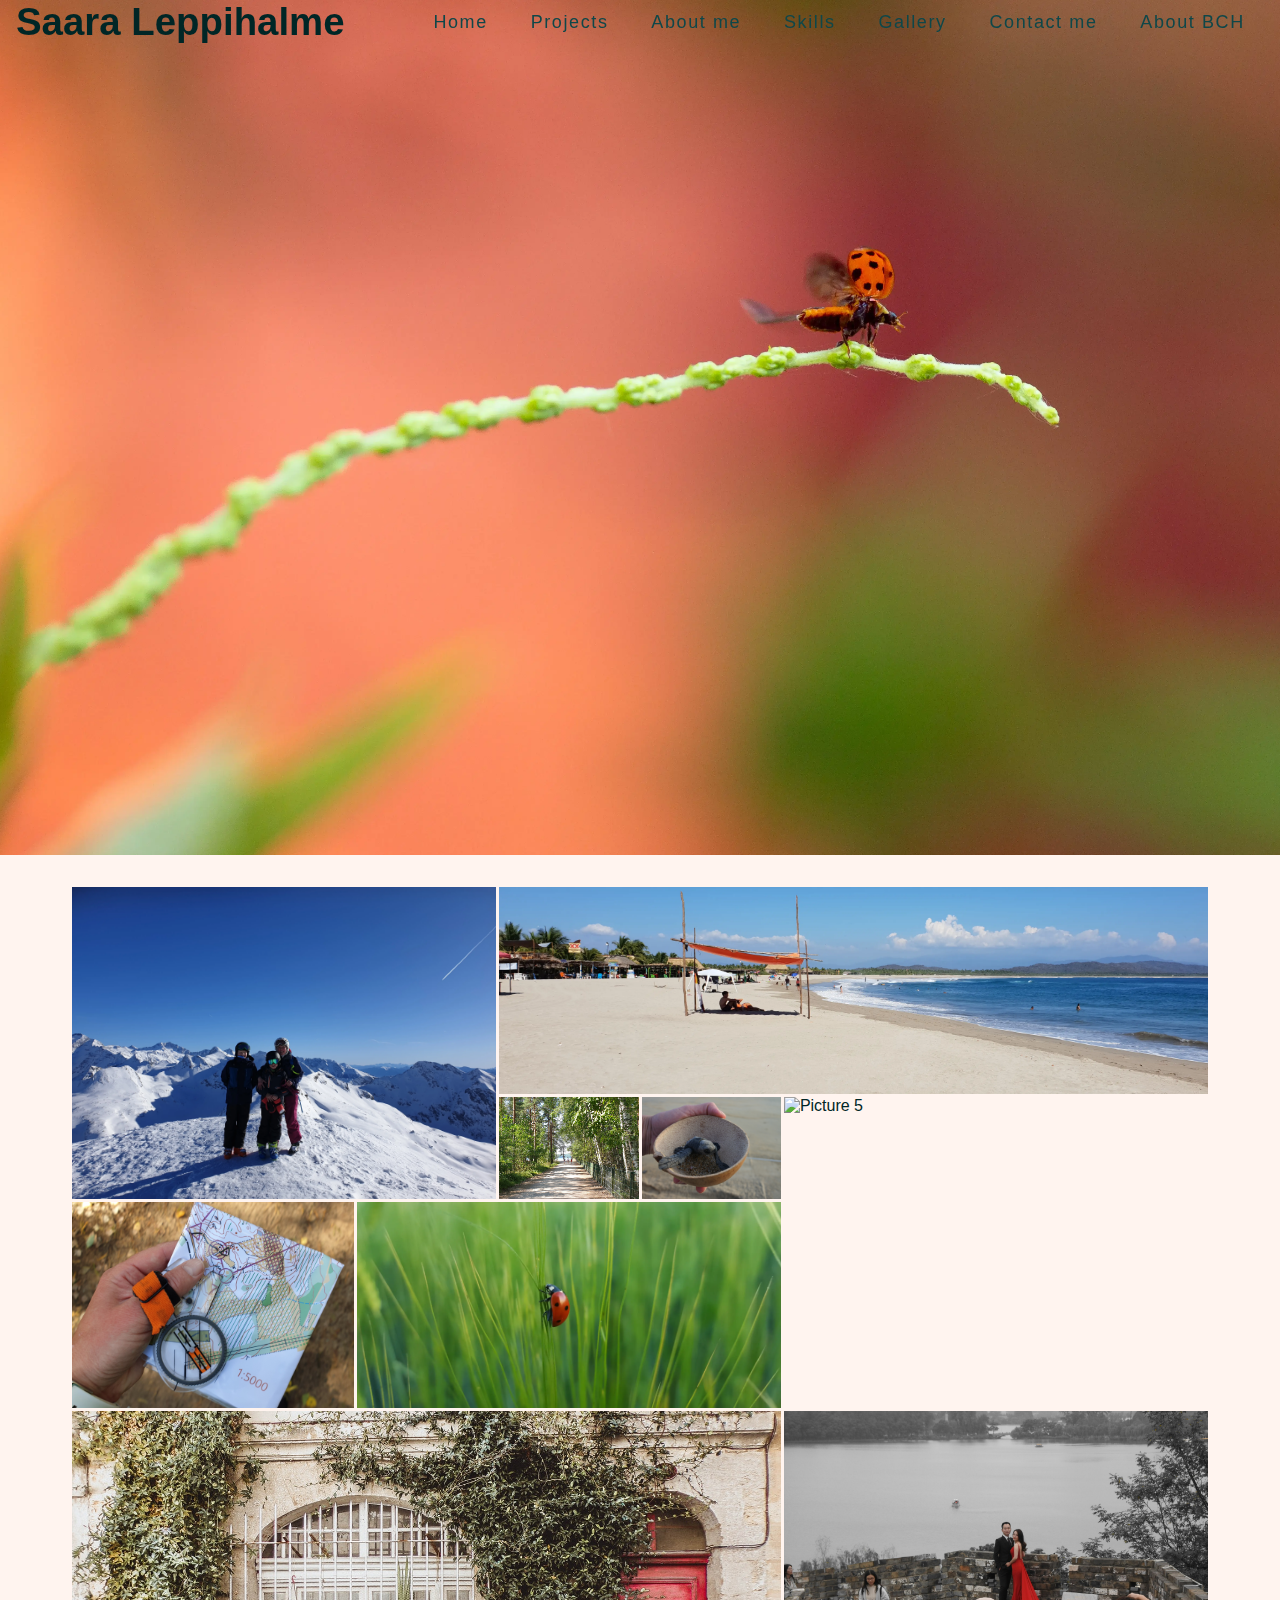
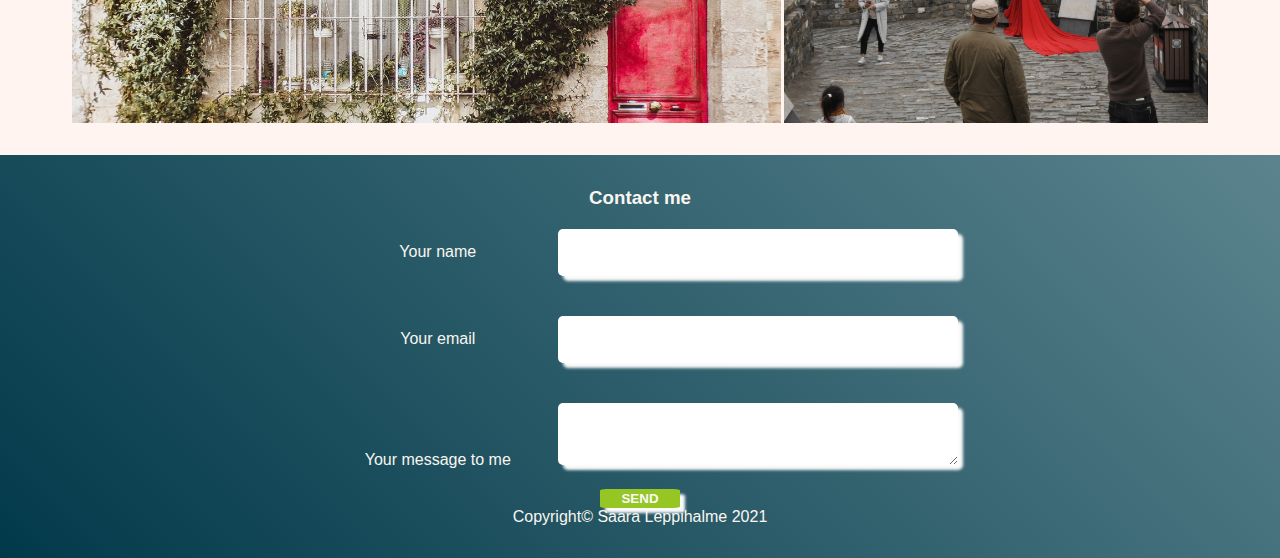
==== gallery.html @ 6ac638ae "first init of the project" ====
<!DOCTYPE html>
<html lang="en">

<head>
    <meta charset="UTF-8">
    <meta http-equiv="X-UA-Compatible" content="IE=edge">
    <meta name="viewport" content="width=device-width, initial-scale=1.0">
    <link rel="stylesheet" href="galleryStyle.css">
    <link rel="stylesheet" href="style.css">
    <title>Gallery for Portfolio</title>

</head>

<body>
    <header>
        <div class="container"></div>

        <div class="main-nav">
            <div class="logo">
                <!--- **** add logo **** -->
                <h1>Saara Leppihalme</h1>
            </div>
            <nav>
                <ul>
                    <li><a href="index.html">Home</a></li>
                    <li><a href="index.html#projects">Projects</a></li>
                    <li><a href="index.html#abt-me">About me</a></li>
                    <li><a href="index.html#skills">Skills</a></li>
                    <li><a href="gallery.html">Gallery</a></li>
                    <li><a href="index.html#footer">Contact me</a></li>

                    <li><a href="https://www.bc.fi/" target="">About BCH</a></li>
                </ul>
            </nav>
        </div>
        </div>

    </header>

    <main>
        <div class="container">
            <div class="gallery">
                <figure class="gallery-item_1">
                    <img src="./picturesPortfolio/photoOne.webp" alt="Picture 1">
                </figure>
                <figure class="gallery-item_2">
                    <img src="./picturesPortfolio/photoTwo.webp" alt="Picture 2">
                </figure>
                <figure class="gallery-item_3">
                    <img src="./picturesPortfolio/photoThree.webp" alt="Picture 3">
                </figure>
                <figure class="gallery-item_4">
                    <img src="./picturesPortfolio/20200919_113226.jpg" alt="Picture 4">
                </figure>
                <figure class="gallery-item_5">
                    <img src="./picturesPortfolio/20190104_110527.jpg" alt="Picture 5">
                </figure>
                <figure class="gallery-item_6">
                    <img src="./picturesPortfolio/563939774_29194aed_415136.jpg" alt="Picture 6">
                </figure>
                <figure class="gallery-item_7">
                    <img src="./picturesPortfolio/martin-oslic-Qi93Pl5vDRw-unsplash.webp" alt="Picture 7">
                </figure>
                <figure class="gallery-item_8">
                    <img src="./picturesPortfolio/DSC_3104.JPG" alt="Picture 8">
                </figure>
                <figure class="gallery-item_9">
                    <img src="./picturesPortfolio/pexels-niki-nagy-1694429.jpg" alt="Picture 9">
                </figure>


            </div>


        </div>
    </main>

    <footer id="footer">

        <div class="container">
            <h3>Contact me </h3>
            <form id="contact-form">
                <div class="form-group">
                    <label for="yrname">Your name</label>
                    <input type="text" id="yrName" />
                </div>
                <div class="form-group">
                    <label for="email">Your email</label>
                    <input type="email" id="email" />
                </div>
                <div class="form-group">
                    <label for="yr-message">Your message to me</label>
                    <textarea name="message" id="yr-message"></textarea>
                </div>
                <input type="submit" id="sendContact" value="SEND" />
        </div>
        </form>
        <p>
            Copyright© Saara Leppihalme 2021
        </p>
        </main>
        </div>
    </footer>
    <script type="text/javascript" src="portfolio.js"></script>
    </script>
</body>

</html>
---- galleryStyle.css ----
* {
  margin: 0px;
  padding: 0px;
  box-sizing: border-box;
}

.gallery {
  display: grid;
  grid-template-columns: repeat(8, 1fr);
  grid-template-rows: repeat(8, 1fr);
  height: 100vh;
  gap: 3px;
  padding: 2rem;
}
/*Note: The height of the rows is tied to the viewport width, so that the cells maintain its aspect ratio perfectly fine. We have 8 rows each with the height of 5 viewport width. I experimented with these heights and came to the conclusion that 5% of viewport width is the perfect size for the height. We are doing this by setting the height of the row to 5vw (viewport width).
Note: All direct children of grid automatically become grid items.
*/
/* https://www.freecodecamp.org/news/how-to-create-an-image-gallery-with-css-grid-e0f0fd666a5c/ */

img {
  width: 100%;
  height: 100%;
  object-fit: cover;
}
.gallery-item_1 {
  grid-column-start: 1; /* 1 / span 2; */
  grid-column-end: 4;
  grid-row-start: 1;
  grid-row-end: 4;
}
.gallery-item_2 {
  grid-column: 4 / span 5;
  grid-row: 1 / span 2;
}
.gallery-item_3 {
  grid-column: 4 / span 1;
  grid-row: 3 / span 1;
}
.gallery-item_8 {
  grid-column: 5 / span 1;
  grid-row: 3 / span 1;
}
.gallery-item_5 {
  grid-column: 6 / span 3;
  grid-row: 3 / span 3;
}
.gallery-item_6 {
  grid-column: 6 / span 3;
  grid-row: 6 / span 3;
}
.gallery-item_7 {
  grid-column: 3 / span 3;
  grid-row: 4 / span 2;
}
.gallery-item_4 {
  grid-column: 1 / span 2;
  grid-row: 4 / span 2;
}
.gallery-item_9 {
  grid-column: 1 / span 5;
  grid-row: 6 / span 3;
}
---- style.css ----
:root {
  --main-text-color: #fafafa;
  --main-background-color: #fff4ef; /* #dbf9f0; #f9f6f0;*/
  --second-background-color: #240115; /* #b3dec1;*/

  --richbalck: #002626;
  --warmblack: #0e4749;
  --yellowgreen: #95c623;
  --persimon: #e55812;
}
* {
  margin: 0px;
  padding: 0px;
  box-sizing: border-box;
}

html {
  scroll-behavior: smooth;
}
body {
  background-color: var(--main-background-color);
  color: var(--richbalck);
  font-family: "Nunito", sans-serif;
}

a {
  text-decoration: none;
  color: var(--warmblack);
  display: block;
  font-size: 18px;
}
li {
  list-style-type: none;
}

input,
textarea,
button {
  font-family: "Nunito", sans-serif;
}
.container {
  max-width: 1200px;
  margin: 0 auto;
}

/* == == HEADER area == == */

header {
  background: url(picturesPortfolio/benjamin-lehman-DXWNP5p-Rhw-unsplash.webp)
    no-repeat fixed center center/cover;
  height: 95vh;
}

.main-nav {
  font-family: "Zen Kurenaido", sans-serif;
  top: 0;
  width: 100%;
  left: 0;
  /*max-width: 1200; */
  position: fixed;
  display: flex;
  justify-content: space-between;
  align-items: center;
  z-index: 5;
  padding: 0 1rem;
  margin: 0 auto;

  margin: 0 auto;
  /* == Check what overflow does == */
  overflow: hidden;
  transition: all 0.3s;
}

.navbar-hamburger {
  position: absolute;
  top: 20 px;
  right: 30px;
  cursor: pointer;
  color: orange;
  font-size: 20px;
  display: none;
  transition: all 0.2s ease-in;
}

.bg {
  background-color: var(--main-background-color);
  padding-bottom: 0.2rem;
  color: black;
}

header .container {
  position: relative;
  padding: 1rem;
  /*width: 100%;*/
  display: flex;
  flex-wrap: wrap;
  justify-content: space-between;
  align-items: center;
}

.active {
  display: block;
}

/* ===  BACK TO TOP BUTTON === */
.back-top-wrap {
  position: fixed;
  bottom: 4rem;
  right: 1rem;
  z-index: 10;
  size: 3rem;
  border: none;
  outline: none;
  text-align: center;
  justify-content: center;
  height: 4rem;
  width: 4rem;
  color: greenyellow;
  background: radial-gradient(circle at 2.2rem 2.2rem, grey, white);
  border-radius: 50%;
  opacity: 0.5;

  cursor: pointer;
  animation-name: pulse;
  animation-duration: 0.8s;
  animation-iteration-count: 2;
  animation-timing-function: linear;
  display: none;
}
.fa-chevron-up {
  position: inherit;
  display: inherit;
  color: greenyellow;
  font-size: 3.5rem;
}

@keyframes pulse {
  0% {
    transform: scale(1);
  }
  50% {
    transform: scale(1.3);
  }
  100% {
    transform: scale(1);
  }
}
/* -- tällä navigaation liitää omaksi blokiksi -- */
li {
  display: inline-block;
  font-size: 16px;
  padding: 0 1.2rem;
  letter-spacing: 0.1rem;
}
li a {
  text-decoration: none;
}

/*
.nav-ul {
  display: inline-block;
  padding: 0 1rem;
  font-size: 0.8rem;
}*/

.logo {
  font-family: "Montserrat", sans-serif;
  font-size: 1.2rem;
}

/* == == HERO_BANNER area == == */
.hero-banner {
  height: 95vh;
  display: flex;
  justify-content: center;
  align-items: center;
}
.hero-banner h2 {
  font-size: 3.5rem;
  color: var(--persimon);
  position: relative;
  top: 150px;
  padding: 2rem;
}
/* == == SECTIONS == == */

section {
  padding: 5rem;
  min-height: 25rem;
}

/* == == PROJECTS part == == */

#projects {
  background-color: #114c59;
}
.project-cards {
  display: flex;
  justify-content: space-between;
  flex-wrap: wrap; /* not in example*/
  padding: 10px; /* not in example */
}

.card {
  background-color: #72979f;
  width: 30%;
  border: none;
  /*box-shadow: 5px 5px 10px #b9d7d7;*/
  padding: 10px;
  border-radius: 5px;
}

.card img {
  height: 200px;
  width: 100%;
  object-fit: cover;
}

.card h4,
.card p,
.card a {
  margin: 20px;
}

/* == == ABOUT me area == == */

#abt-me img {
  float: right;
  margin-left: 2rem;
  width: 200px;
}

/* == == SKILLS area == == */

/* check following as copied */
.skills-content {
  display: flex;
  flex-flow: row wrap;
}

.skill-box {
  display: grid;
  grid-template-columns: auto 10% auto;
  grid-template-rows: 30px auto 30px;
  column-gap: 2px;
  row-gap: 10px;
  justify-items: center;
  background-color: var(--main-text-color);
  color: #72979f;
  padding: 2rem;
  border-radius: 5px;
  text-align: center;
  align-items: center;
  justify-items: center;
  margin: 1rem;
}
.skill-box:nth-child(2n) {
  color: var(--warmblack);
  background-color: #72979f;
}
.skill-box h5 {
  grid-column-start: 1;
  grid-column-end: span 3;
  grid-row-start: 1;
  grid-row-end: span 1;
}
#CSS-icon {
  height: 3.2rem;
}

.item-2 {
  grid-column-start: 1;
  grid-column-end: span 1;
  grid-row-start: 2;
  grid-row-end: span 1;
}
.item-3 {
  grid-column-start: 2;
  grid-column-end: span 1;
  grid-row-start: 2;
  grid-row-end: span 1;
}
.item-4 {
  grid-column-start: 3;
  grid-column-end: span 1;
  grid-row-start: 2;
  grid-row-end: span 1;
}
#progress-value {
  grid-column-start: 1;
  grid-column-end: span 3;
  grid-row-start: 3;
  grid-row-end: span 1;
}
progress[value] {
  height: 1.5rem;
  -webkit-appearance: none;
  appearance: none;
  background: transparent;
}
progress[value]::-webkit-progress-bar {
  background-color: var(--main-background-color);
  border-radius: 2px;
}
progress[value]::-webkit-progress-value {
  background: #b80c09;
  border-radius: 2px;
  background-size: 35px 20px, 100% 100%, 100% 100%;
}

/* === FOOTER STUFF === */
footer {
  background-color: var(--main-text-color);
  background-image: linear-gradient(45deg, #02394a, #72979f, #e1f4f4);
  color: #f9f6f0;
  text-align: center;
  padding: 2rem;
  background-size: 300%;
  animation: test 10s infinite;
  animation-direction: alternate;
}
@keyframes test {
  0% {
    background-position: left;
  }
  100% {
    background-position: right;
  }
}
.form-group {
  padding: 20px;
}

/* footer form {
  width: 320px;
  margin: 20px auto;
} */
label {
  display: inline-block;
  width: 20%;
}

input,
textarea {
  font-family: "Nunito", sans-serif;
  padding: 1rem;
  border-radius: 5px;
  border: none;
  box-shadow: 5px 5px 3px var(--main-text-color);
  width: 400px;
}
#sendContact {
  background-color: #95c623;

  color: var(--main-text-color);
  font-weight: bolder;
  border-radius: 8%;
  border-color: #95c623;
  width: 80px;
  padding: 2px;
}
.menu-icon {
  position: absolute;
  top: 3rem;
  right: 1rem;
  display: none;
  width: 4rem;
}

/* navigation menu bar fr mobile */

/* ==== MULTIMEDIA SETTINGS ==== */
@media (max-width: 899px) {
  .main-nav {
    flex-direction: column;
    align-items: flex-start;
  }
  ul {
    align-self: center;
  }
  li {
    display: inline-block;
    padding: 0.5rem;
  }
  .hero-banner h2 {
    font-size: 3rem;
  }
  .box {
    padding: 1rem;
    margin: 1rem;
  }

  .skills-content {
    flex-wrap: wrap;
  }
}
@media (max-width: 576px) {
  ul {
    width: 60%;
  }
  li {
    display: block;
    text-align: center;
    padding: 0.8rem 0rem;
  }
  li a {
    font-size: 1.4rem;
  }
  .navbar-hamburger {
    position: absolute;
    top: 1.5rem;
    right: 1rem;
    display: block;
  }
  .menu-icon {
    display: block;
  }

  .skills-content {
    justify-content: space-around;
  }

  .hero-banner h2 {
    font-size: 2rem;
    top: 30vh;
    position: relative;
  }

  .hero-banner {
    height: 90vh;
  }
  section {
    padding: 2rem;
  }
  .project-cards {
    flex-direction: column;
    margin-top: 2em;
  }
  .card {
    width: 100%;
  }
  input,
  textarea,
  label {
    width: 100%;
  }
  .form-group {
    padding: 0.5rem;
  }
  label {
    margin-bottom: 0.5rem;
  }
}
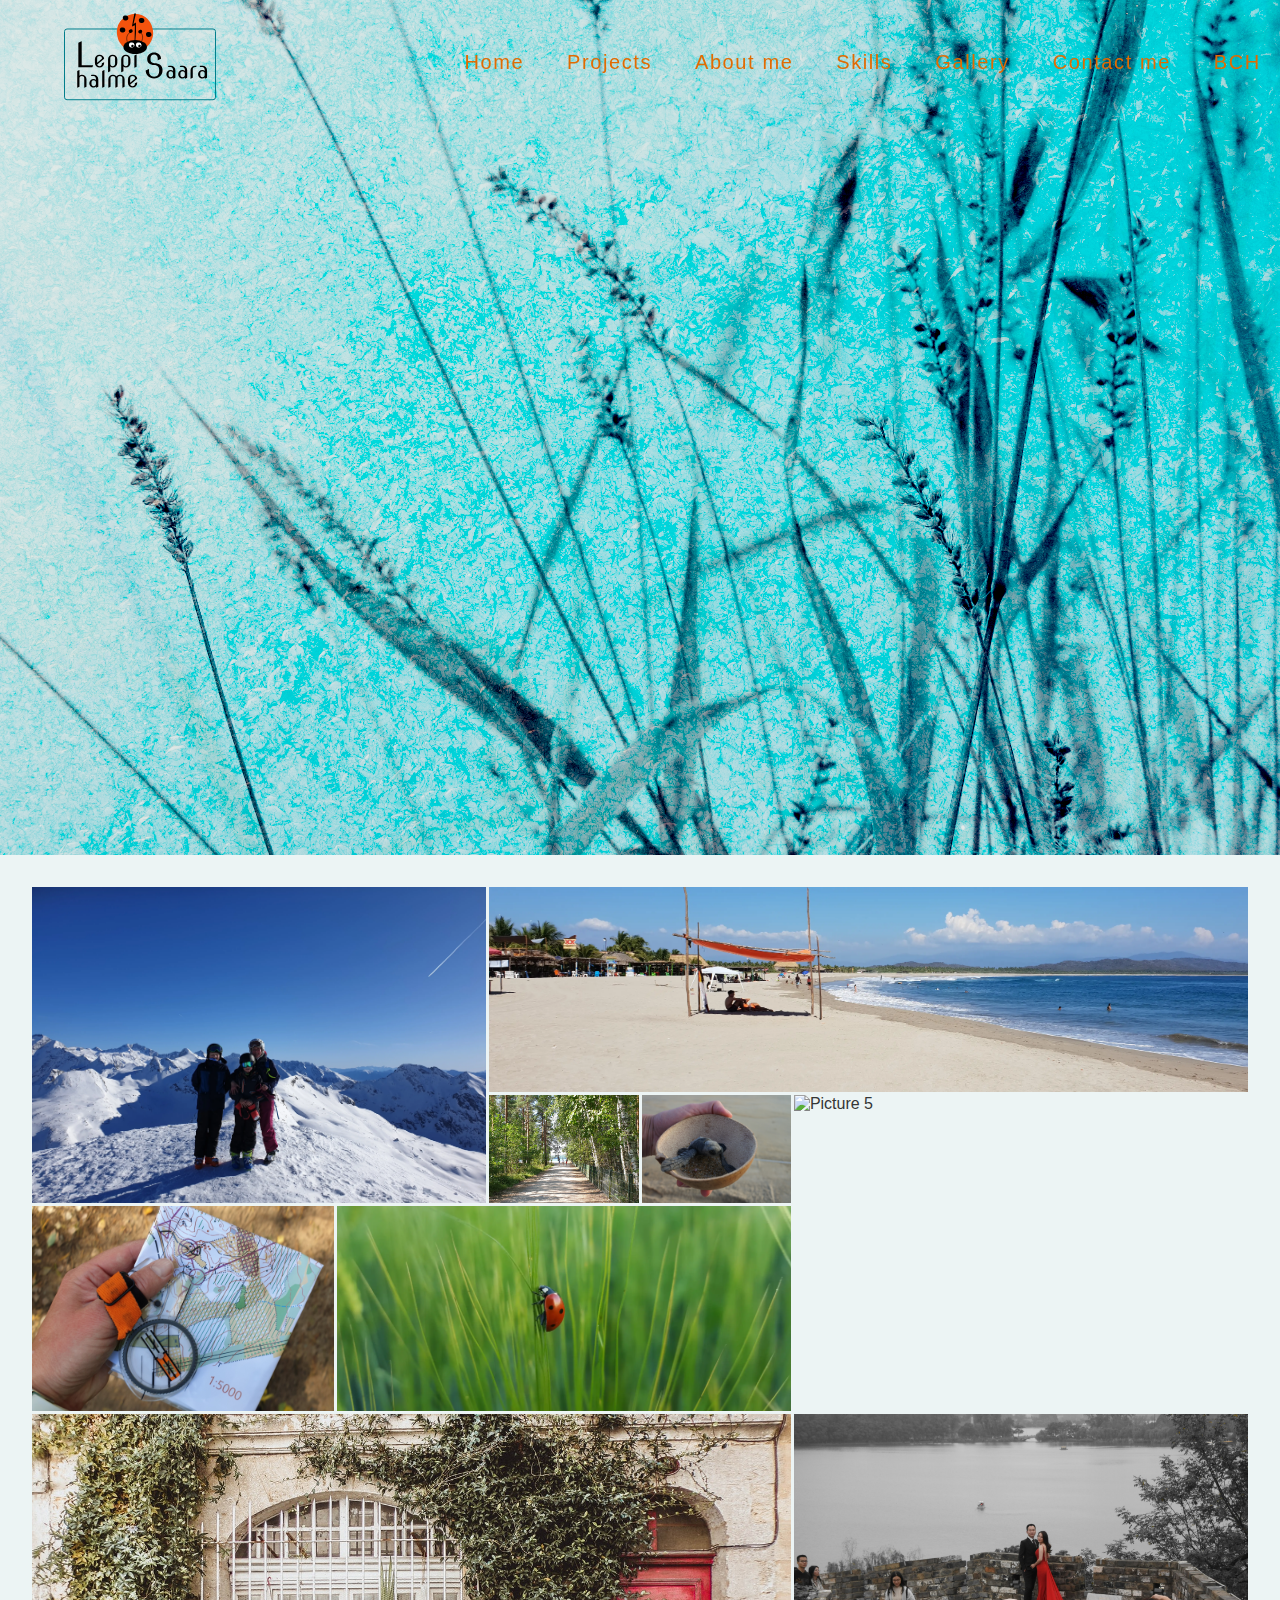
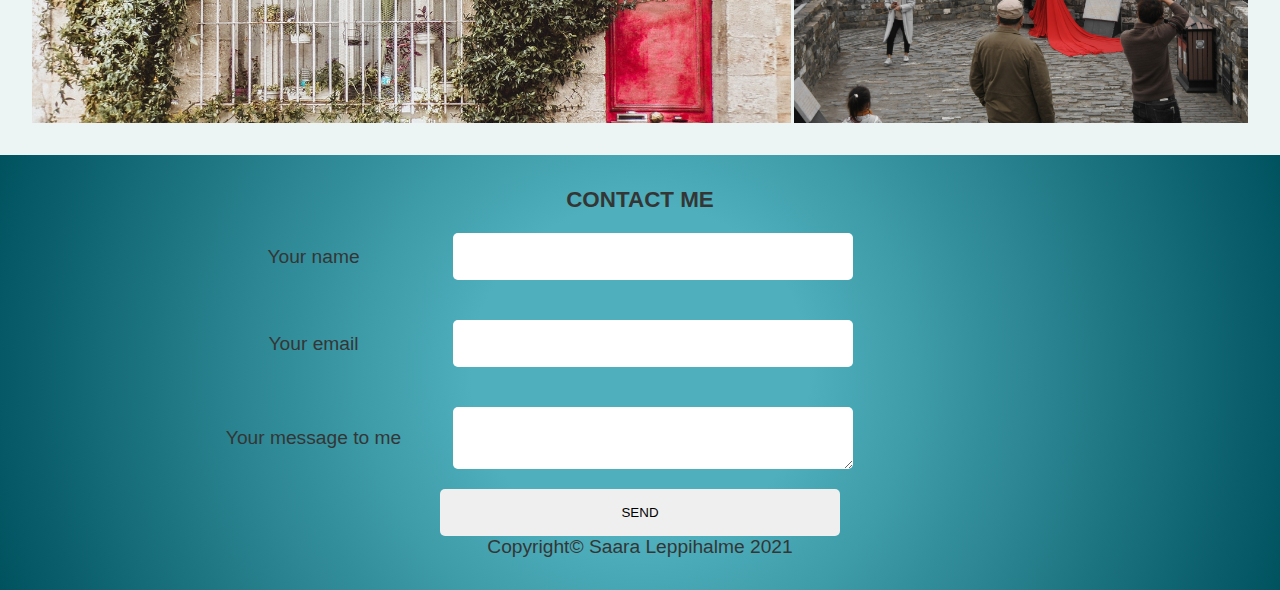
==== commit ef9d5edb: "adding animation, size adjustments, media adjustments" ====
--- a/gallery.html
+++ b/gallery.html
@@ -8,34 +8,34 @@
     <link rel="stylesheet" href="galleryStyle.css">
     <link rel="stylesheet" href="style.css">
     <title>Gallery for Portfolio</title>
-
 </head>
 
 <body>
-    <header>
-        <div class="container"></div>
+    <header id="top">
+        <div class="container">
+            <div class="main-nav">
+                <div class="logo">
+                    <img class="logo-svg" src="./assets/logo/LeppiS_logo.svg" alt="Logo">
+                    <span class="navbar-hamburger" id="navbar-symbol">
+                        <i class="fas fa-bars"></i>
+                    </span>
+                </div>
 
-        <div class="main-nav">
-            <div class="logo">
-                <!--- **** add logo **** -->
-                <h1>Saara Leppihalme</h1>
+                <ul class="navigator" id="nav-ul">
+                    <li><a href="#top">Home</a> </li>
+                    <li><a href="#projects">Projects</a></li>
+                    <li><a href="#abt-me">About me</a></li>
+                    <li><a href="#skills">Skills</a></li>
+                    <li><a href="gallery.html">Gallery</a></li>
+                    <li><a href="#footer">Contact me</a></li>
+                    <li><a href="https://www.bc.fi/" target="_blank" rel="noreferrer">BCH</a></li>
+                </ul>
             </div>
-            <nav>
-                <ul>
-                    <li><a href="index.html">Home</a></li>
-                    <li><a href="index.html#projects">Projects</a></li>
-                    <li><a href="index.html#abt-me">About me</a></li>
-                    <li><a href="index.html#skills">Skills</a></li>
-                    <li><a href="gallery.html">Gallery</a></li>
-                    <li><a href="index.html#footer">Contact me</a></li>
 
-                    <li><a href="https://www.bc.fi/" target="">About BCH</a></li>
-                </ul>
-            </nav>
+
         </div>
-        </div>
+    </header>
 
-    </header>
 
     <main>
         <div class="container">
--- a/style.css
+++ b/style.css
@@ -1,12 +1,15 @@
 :root {
-  --main-text-color: #fafafa;
-  --main-background-color: #fff4ef; /* #dbf9f0; #f9f6f0;*/
-  --second-background-color: #240115; /* #b3dec1;*/
-
-  --richbalck: #002626;
-  --warmblack: #0e4749;
-  --yellowgreen: #95c623;
-  --persimon: #e55812;
+  --main-background-color: #ecf4f4;
+  --white: #ffffff;
+  --dk-white: #b0b5b5;
+  --lt-white: #d5dbdb;
+  --black: #343636;
+  --black-black: #000000;
+  --secondary: #027f8c;
+  --lt-secondary: #4eafbc;
+  --lt-secondary-blur: rgba(78, 175, 188, 0.85);
+  --dk-secondary: #00525f;
+  --a1--complimentary: #e16b02;
 }
 * {
   margin: 0px;
@@ -19,16 +22,14 @@
 }
 body {
   background-color: var(--main-background-color);
-  color: var(--richbalck);
+  color: var(--black);
   font-family: "Nunito", sans-serif;
 }
 
 a {
   text-decoration: none;
-  color: var(--warmblack);
-  display: block;
-  font-size: 18px;
-}
+}
+
 li {
   list-style-type: none;
 }
@@ -39,47 +40,51 @@
   font-family: "Nunito", sans-serif;
 }
 .container {
-  max-width: 1200px;
+  /*
+  max-width: 1200px;*/
   margin: 0 auto;
 }
-
+h2{
+  font-size: 5em;
+}
+h3{
+  font-size: 1.4em;
+  text-transform: uppercase;
+}
+h4{
+  font-size: 1.4em;
+}
+p{
+  font-size: 1.2em;
+}
+label{
+  font-size: 1.2em;
+}
 /* == == HEADER area == == */
 
 header {
-  background: url(picturesPortfolio/benjamin-lehman-DXWNP5p-Rhw-unsplash.webp)
-    no-repeat fixed center center/cover;
+  background: url(picturesPortfolio/aaron-burden-Bpe_qXKhI0w-unsplash.jpg)
+      no-repeat fixed center center/cover,
+    url(picturesPortfolio/j-lee-OhWlmCiPhP4-unsplash.jpg) no-repeat fixed center
+      center/cover;
   height: 95vh;
+  background-blend-mode: color-burn;
 }
 
 .main-nav {
-  font-family: "Zen Kurenaido", sans-serif;
+
   top: 0;
-  width: 100%;
+  width: 100vw;
   left: 0;
-  /*max-width: 1200; */
   position: fixed;
   display: flex;
   justify-content: space-between;
   align-items: center;
   z-index: 5;
-  padding: 0 1rem;
   margin: 0 auto;
-
+  color: var(--a1--complimentary);
   margin: 0 auto;
-  /* == Check what overflow does == */
-  overflow: hidden;
-  transition: all 0.3s;
-}
-
-.navbar-hamburger {
-  position: absolute;
-  top: 20 px;
-  right: 30px;
-  cursor: pointer;
-  color: orange;
-  font-size: 20px;
-  display: none;
-  transition: all 0.2s ease-in;
+  transition: all 0.5s;
 }
 
 .bg {
@@ -87,6 +92,9 @@
   padding-bottom: 0.2rem;
   color: black;
 }
+.bg a {
+  color: var(--black);
+}
 
 header .container {
   position: relative;
@@ -97,13 +105,102 @@
   justify-content: space-between;
   align-items: center;
 }
-
+header a {
+  color: var(--a1--complimentary);
+  display: block;
+  font-size: 1.25em;
+  transition: all 0.3s;
+}
+header a:hover {
+  box-shadow: 0 0 10px white;
+  font-size: 1.4em;
+  background-color: var(--white);
+}
+
+.navbar-hamburger i {
+  position: absolute;
+  top: 1.5rem;
+  right: 1rem;
+  cursor: pointer;
+  color: var(--a1--complimentary);
+  font-size: 20px;
+  display: none;
+  transition: all 0.2s ease-in;
+}
+.navbar-close i {
+  position: absolute;
+  top: 1.5rem;
+  right: 1rem;
+  cursor: pointer;
+  color: var(--secondary);
+  font-size: 20px;
+  display: none;
+  transition: all 0.2 ease-in;
+}
 .active {
   display: block;
 }
-
+  /* -- tällä navigaation liitää omaksi blokiksi -- */
+li {
+  display: inline-block;
+  padding: 0 1.2rem;
+  letter-spacing: 0.1rem;
+}
+li a {
+  text-decoration: none;
+}
+.logo {
+  padding: 0em 0em 0.5em 4em;
+}
+
+
+
+
+/* == == HERO_BANNER area == == */
+.hero-banner {
+  height: 95vh;
+  display: flex;
+  justify-content: flex-start;
+  align-items: flex-start;
+  flex-direction: column;
+}
+.hero-banner h2 {
+  font-weight: bolder;
+  position: relative;
+  top: 26%;
+  left: 1em;
+  color: var(--a1--complimentary);
+}
+.second{
+  overflow: hidden; 
+  border-right: 0.1em solid transparent;
+  line-height: 1em;
+  border-radius: 0.1px;
+  white-space: nowrap;
+  animation-duration: 3s;
+  animation: typing 3s steps(30, end) forwards, blink 0.7s step-end 10;
+  width: 0;
+}
+@keyframes typing {
+  from{
+    width: 0;
+  }
+  to{
+    width:100%;
+  }
+
+}
+@keyframes blink {
+  from,
+  to {
+    border-color: transparent;
+  }
+  50% {
+    border-color:var(--secondary);
+  }
+}
 /* ===  BACK TO TOP BUTTON === */
-.back-top-wrap {
+.back-to-top {
   position: fixed;
   bottom: 4rem;
   right: 1rem;
@@ -115,11 +212,8 @@
   justify-content: center;
   height: 4rem;
   width: 4rem;
-  color: greenyellow;
-  background: radial-gradient(circle at 2.2rem 2.2rem, grey, white);
+  background-color: white;
   border-radius: 50%;
-  opacity: 0.5;
-
   cursor: pointer;
   animation-name: pulse;
   animation-duration: 0.8s;
@@ -128,10 +222,13 @@
   display: none;
 }
 .fa-chevron-up {
-  position: inherit;
-  display: inherit;
-  color: greenyellow;
+  
   font-size: 3.5rem;
+  color: var(--secondary);
+}
+.back-to-top:hover {
+  border-radius: 50%;
+  box-shadow: 0 0 10px var(--dk-white);
 }
 
 @keyframes pulse {
@@ -145,73 +242,46 @@
     transform: scale(1);
   }
 }
-/* -- tällä navigaation liitää omaksi blokiksi -- */
-li {
-  display: inline-block;
-  font-size: 16px;
-  padding: 0 1.2rem;
-  letter-spacing: 0.1rem;
-}
-li a {
-  text-decoration: none;
-}
-
-/*
-.nav-ul {
-  display: inline-block;
-  padding: 0 1rem;
-  font-size: 0.8rem;
-}*/
-
-.logo {
-  font-family: "Montserrat", sans-serif;
-  font-size: 1.2rem;
-}
-
-/* == == HERO_BANNER area == == */
-.hero-banner {
-  height: 95vh;
-  display: flex;
-  justify-content: center;
-  align-items: center;
-}
-.hero-banner h2 {
-  font-size: 3.5rem;
-  color: var(--persimon);
-  position: relative;
-  top: 150px;
-  padding: 2rem;
-}
 /* == == SECTIONS == == */
 
 section {
-  padding: 5rem;
+  padding: 10rem 5rem 5rem 8rem;
   min-height: 25rem;
 }
 
 /* == == PROJECTS part == == */
 
 #projects {
-  background-color: #114c59;
+  background-color: var(--main-background-color);
+  color: var(--black);
 }
 .project-cards {
   display: flex;
-  justify-content: space-between;
-  flex-wrap: wrap; /* not in example*/
-  padding: 10px; /* not in example */
+  justify-content: space-around;
+  flex-wrap: wrap;
+  margin: 5% 0%;
 }
 
 .card {
-  background-color: #72979f;
+  background-color: var(--white);
+  box-shadow: 2px 4px 10px var(--dk-white);
   width: 30%;
+  min-width: 20rem;
+  display: flex;
+  flex-direction: column;
   border: none;
-  /*box-shadow: 5px 5px 10px #b9d7d7;*/
+
   padding: 10px;
   border-radius: 5px;
-}
-
+  transition: all 0.2s;
+}
+
+.card:hover {
+  box-shadow: 4px 6px 25px var(--dk-white);
+}
 .card img {
-  height: 200px;
+  border: 0;
+  height: 240px;
   width: 100%;
   object-fit: cover;
 }
@@ -221,18 +291,53 @@
 .card a {
   margin: 20px;
 }
+.card a {
+  color: var(--a1--complimentary);
+}
+.card h4 {
+  position: relative;
+  color: var(--black);
+}
+
+.card h4::after {
+  content: "";
+  position: absolute;
+  border-bottom: 3px solid;
+  border-color: var(--lt-secondary);
+  width: 100%;
+  height: 4px;
+  bottom: 0;
+  left: 0;
+}
 
 /* == == ABOUT me area == == */
 
 #abt-me img {
   float: right;
-  margin-left: 2rem;
-  width: 200px;
+  margin: 2rem;
+  
+  height: 10rem;
+  position: relative;
+  border-radius: 5px;
+  box-shadow: 0 0 10px var(--lt-secondary);
+ 
+}
+#abt-me h3 {
+  color: var(--black);
+  padding-bottom: 2rem;
+}
+.abt-txt {
+  padding: 2rem;
+  padding-top: 1rem;
+  border-left: 8px solid var(--lt-secondary);
 }
 
 /* == == SKILLS area == == */
 
-/* check following as copied */
+#skills {
+  background-color: var(--lt-secondary);
+}
+
 .skills-content {
   display: flex;
   flex-flow: row wrap;
@@ -245,8 +350,8 @@
   column-gap: 2px;
   row-gap: 10px;
   justify-items: center;
-  background-color: var(--main-text-color);
-  color: #72979f;
+  background-color: var(--secondary);
+  color: var(--white);
   padding: 2rem;
   border-radius: 5px;
   text-align: center;
@@ -255,9 +360,10 @@
   margin: 1rem;
 }
 .skill-box:nth-child(2n) {
-  color: var(--warmblack);
-  background-color: #72979f;
-}
+  color: var(--white);
+  background-color: var(--dk-secondary);
+}
+
 .skill-box h5 {
   grid-column-start: 1;
   grid-column-end: span 3;
@@ -265,7 +371,11 @@
   grid-row-end: span 1;
 }
 #CSS-icon {
-  height: 3.2rem;
+  height: 3.3rem;
+}
+.skill-box img {
+  filter: invert(62%) sepia(38%) saturate(486%) hue-rotate(139deg)
+    brightness(91%) contrast(100%);
 }
 
 .item-2 {
@@ -299,45 +409,46 @@
   background: transparent;
 }
 progress[value]::-webkit-progress-bar {
-  background-color: var(--main-background-color);
+  background-color: white;
   border-radius: 2px;
 }
 progress[value]::-webkit-progress-value {
-  background: #b80c09;
+  background: var(--a1--complimentary);
   border-radius: 2px;
   background-size: 35px 20px, 100% 100%, 100% 100%;
 }
 
 /* === FOOTER STUFF === */
 footer {
-  background-color: var(--main-text-color);
-  background-image: linear-gradient(45deg, #02394a, #72979f, #e1f4f4);
-  color: #f9f6f0;
+  background: rgb(79, 175, 188);
+  background: radial-gradient(
+    circle,
+    rgba(79, 175, 188, 1) 25%,
+    rgba(0, 82, 95, 1) 100%
+  );
+
+  color: var(--black);
   text-align: center;
   padding: 2rem;
-  background-size: 300%;
-  animation: test 10s infinite;
-  animation-direction: alternate;
-}
-@keyframes test {
-  0% {
-    background-position: left;
-  }
-  100% {
-    background-position: right;
-  }
+}
+
+#contact-form {
+  width: 100%;
+  display: flex;
+  flex-direction: column;
+  align-items: center;
 }
 .form-group {
   padding: 20px;
-}
-
-/* footer form {
-  width: 320px;
-  margin: 20px auto;
-} */
+  width: 80%;
+  display: flex;
+  align-items: center;
+}
+
 label {
   display: inline-block;
-  width: 20%;
+  width: 30%;
+  /*align-items: center;*/
 }
 
 input,
@@ -346,19 +457,52 @@
   padding: 1rem;
   border-radius: 5px;
   border: none;
-  box-shadow: 5px 5px 3px var(--main-text-color);
+  box-shadow: 2px 5px 10px var(--denim-mid-blue);
   width: 400px;
 }
-#sendContact {
-  background-color: #95c623;
-
-  color: var(--main-text-color);
+input:focus,
+textarea:focus {
+  outline: none;
+
+  box-shadow: 0 0 8px var(--dk-secondary);
+}
+.message label {
+  justify-self: center;
+}
+#send-contact {
+  background-color: var(--a1--complimentary);
+
+  color: var(--white);
   font-weight: bolder;
   border-radius: 8%;
-  border-color: #95c623;
-  width: 80px;
+  border-color: none;
+  width: 120px;
+  height: 45px;
   padding: 2px;
-}
+  font-size: 1.2em;
+  box-shadow: 2px 2px 10px var(--dk-white);
+  transition: all 0.3s;
+}
+#send-contact:hover {
+  height: 48px;
+  width: 130px;
+  box-shadow: 4px 4px 30px var(--white);
+}
+.social-media {
+  width: 25vw;
+  display: flex;
+  flex-direction: row;
+  justify-content: space-evenly;
+  align-items: center;
+  font-size: 44px;
+}
+.social-media i {
+  color: var(--black);
+}
+.social-media i:hover {
+  color: var(--main-background-color);
+}
+
 .menu-icon {
   position: absolute;
   top: 3rem;
@@ -373,7 +517,13 @@
 @media (max-width: 899px) {
   .main-nav {
     flex-direction: column;
-    align-items: flex-start;
+    /*align-items: flex-start;*/
+  }
+  .logo {
+    padding-top: 0.6em;
+    padding-bottom: 0;
+  } .logo-svg {
+    height: 5rem;
   }
   ul {
     align-self: center;
@@ -381,10 +531,27 @@
   li {
     display: inline-block;
     padding: 0.5rem;
+    font-size: 0.8em;
+  }
+  .hero-banner {
+    height: 95vh;
+    display: flex;
+    justify-content: flex-start;
+    align-items: flex-start;
+    flex-direction: column;
   }
   .hero-banner h2 {
+    font-size: 3.8em;
+    font-weight:600;
+    position: relative;
+    top: 30%;
+    left: 1em;
+    color: var(--a1--complimentary);
+  }
+  /*.hero-banner h2 {
+    top: 150px;
     font-size: 3rem;
-  }
+  }*/
   .box {
     padding: 1rem;
     margin: 1rem;
@@ -393,44 +560,95 @@
   .skills-content {
     flex-wrap: wrap;
   }
+  .social-media {
+    width: 30vw;
 }
 @media (max-width: 576px) {
-  ul {
-    width: 60%;
-  }
-  li {
+  h3{
+    font-size: 1.3em;
+    
+  }
+  h4{
+    font-size: 1.25em;
+  }
+  p{
+    font-size: 1.1em;
+  }
+  .navigator {
+    width: 100%;
+    display: flex;
+    flex-direction: column;
+    height: 0;
+    overflow: hidden;
+    transition: 0.4s height ease-in-out;
+  }
+  .main-nav {
+    background-color: var(--main-background-color);
+  }
+  .logo {
+    padding: 0;
+  }
+  .logo-svg {
+    height: 5rem;
+  }
+
+  .open {
+    height: 100vh;
+    background-color: var(--main-background-color);
+  }
+  .hidden {
+    display: none;
+  }
+  ul li {
+    text-align: center;
+    padding: 1rem 0rem;
+
+    border-bottom: solid 1px var(--dk-white);
+  }
+
+  li a {
+    font-size: 1.2rem;
+  }
+  li:hover{
+    font-weight: bolder;
+  }
+
+  .main-nav {
+    flex-direction: row;
+    flex-wrap: wrap;
+    justify-content: center;
+    align-items: center;
+  }
+
+  .navbar-hamburger i {
+    position: absolute;
+
     display: block;
-    text-align: center;
-    padding: 0.8rem 0rem;
-  }
-  li a {
-    font-size: 1.4rem;
-  }
-  .navbar-hamburger {
-    position: absolute;
-    top: 1.5rem;
-    right: 1rem;
-    display: block;
-  }
-  .menu-icon {
-    display: block;
-  }
-
+  }
+  .fa-bars:hover {
+    box-shadow: 0 0 10px var(--white);
+  }
+  .hero-banner h2 {
+    font-size: 2em;
+    top: 30vh;
+    position: relative;
+    left: 0.2em;
+  }
+  .hero-banner {
+    height: 90vh;
+  }
+  .hero-banner {
+    height: 90vh;
+    display: flex;
+    justify-content: flex-start;
+    align-items: flex-start;
+    flex-direction: column;
+  }
   .skills-content {
     justify-content: space-around;
   }
-
-  .hero-banner h2 {
-    font-size: 2rem;
-    top: 30vh;
-    position: relative;
-  }
-
-  .hero-banner {
-    height: 90vh;
-  }
   section {
-    padding: 2rem;
+    padding: 6rem 2rem 2rem 2rem;
   }
   .project-cards {
     flex-direction: column;
@@ -438,6 +656,10 @@
   }
   .card {
     width: 100%;
+  }
+  #abt-me img {
+    margin: 1rem;
+    height: 6rem;
   }
   input,
   textarea,
@@ -446,8 +668,12 @@
   }
   .form-group {
     padding: 0.5rem;
+    flex-direction: column;
+    align-items: center;
   }
   label {
     margin-bottom: 0.5rem;
   }
-}
+  .social-media {
+    width: 40vw;
+  }
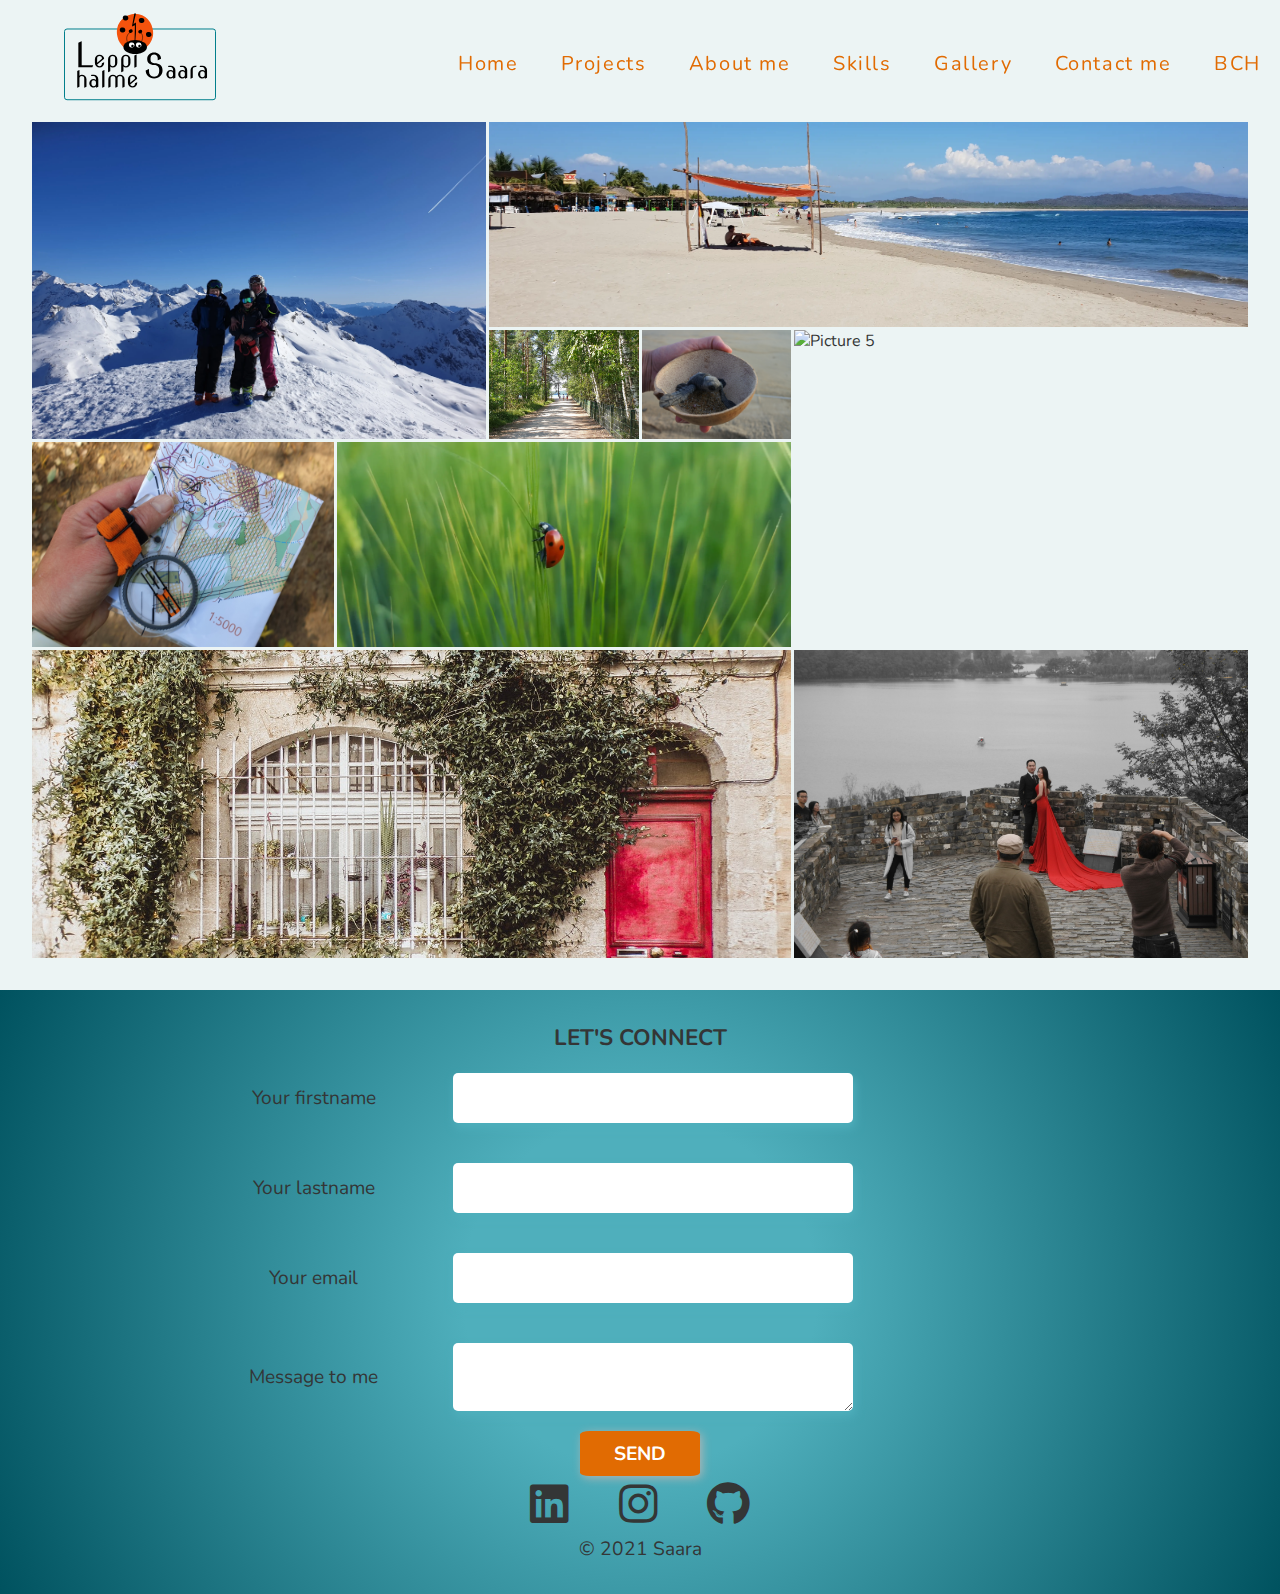
==== commit 4aa221f5: "lost pictures added and gallery page setup changed" ====
--- a/gallery.html
+++ b/gallery.html
@@ -7,11 +7,24 @@
     <meta name="viewport" content="width=device-width, initial-scale=1.0">
     <link rel="stylesheet" href="galleryStyle.css">
     <link rel="stylesheet" href="style.css">
+    <link rel="shortcut icon" href="assets/logo/favicon_io (3)/favicon.ico" type="image/x-icon" />
+    <link rel="apple-touch-icon" sizes="180x180" href="/assets/logo/favicon_io (3)/apple-touch-icon.png">
+    <link rel="icon" type="image/png" sizes="16x16" href="./assets/logo/favicon_io (3)/favicon-16x16.png">
+    <link rel="icon" type="image/png" sizes="32x32" href="/assets/logo/favicon_io (3)/favicon-32x32.png">
+    <link rel="manifest" href="/site.webmanifest">
+
+    <link rel="stylesheet" href="https://cdnjs.cloudflare.com/ajax/libs/font-awesome/5.15.4/css/all.min.css">
+
+    <link href="https://fonts.googleapis.com/icon?family=Material+Icons" rel="stylesheet">
+    <link rel="preconnect" href="https://fonts.gstatic.com" crossorigin />
+    <link rel="preconnect" href="https://fonts.googleapis.com">
+    <link rel="preconnect" href="https://fonts.gstatic.com" crossorigin>
+    <link href="https://fonts.googleapis.com/css2?family=Nunito:wght@400;800&display=swap" rel="stylesheet">
     <title>Gallery for Portfolio</title>
 </head>
 
 <body>
-    <header id="top">
+    <header class="gallery-header" id="top">
         <div class="container">
             <div class="main-nav">
                 <div class="logo">
@@ -22,17 +35,15 @@
                 </div>
 
                 <ul class="navigator" id="nav-ul">
-                    <li><a href="#top">Home</a> </li>
-                    <li><a href="#projects">Projects</a></li>
-                    <li><a href="#abt-me">About me</a></li>
-                    <li><a href="#skills">Skills</a></li>
+                    <li><a href="/index.html#top">Home</a> </li>
+                    <li><a href="/index.html#projects">Projects</a></li>
+                    <li><a href="/index.html#abt-me">About me</a></li>
+                    <li><a href="/index.html#skills">Skills</a></li>
                     <li><a href="gallery.html">Gallery</a></li>
                     <li><a href="#footer">Contact me</a></li>
                     <li><a href="https://www.bc.fi/" target="_blank" rel="noreferrer">BCH</a></li>
                 </ul>
             </div>
-
-
         </div>
     </header>
 
@@ -78,29 +89,49 @@
     <footer id="footer">
 
         <div class="container">
-            <h3>Contact me </h3>
+
+            <h3>LET'S CONNECT</h3>
             <form id="contact-form">
                 <div class="form-group">
-                    <label for="yrname">Your name</label>
-                    <input type="text" id="yrName" />
+                    <label for="first-name">Your firstname</label>
+                    <input type="text" id="first-name" />
+                </div>
+                <div class="form-group">
+                    <label for="last-name">Your lastname</label>
+                    <input type="text" id="last-name" />
                 </div>
                 <div class="form-group">
                     <label for="email">Your email</label>
                     <input type="email" id="email" />
                 </div>
-                <div class="form-group">
-                    <label for="yr-message">Your message to me</label>
+                <div class="form-group message">
+                    <label for="yr-message">Message to me</label>
                     <textarea name="message" id="yr-message"></textarea>
                 </div>
-                <input type="submit" id="sendContact" value="SEND" />
+                <input type="submit" id="send-contact" value="SEND" />
+                <div class="social-media">
+                    <a href="https://linkedin.com/in/saara-leppihalme" target="_blank" rel="noreferrer"><i
+                            class="fab fa-linkedin"></i></a>
+
+                    <a href="https://www.instagram.com/indys_igloo/?hl=en" target="_blank" rel="noreferrer"><i
+                            class="fab fa-instagram"></i></a>
+                    <a href="https://github.com/SaaraLeppis" target="_blank" rel="noreferrer"><i
+                            class="fab fa-github"></i>
+                    </a>
+                </div>
+            </form>
+
         </div>
-        </form>
+
         <p>
-            Copyright© Saara Leppihalme 2021
+            © 2021 Saara
         </p>
-        </main>
         </div>
+
     </footer>
+    <div class="back-top-wrap">
+        <a href="#top" class="back-to-top"><i class="fas fa-chevron-up"></i></a>
+    </div>
     <script type="text/javascript" src="portfolio.js"></script>
     </script>
 </body>
--- a/galleryStyle.css
+++ b/galleryStyle.css
@@ -3,7 +3,9 @@
   padding: 0px;
   box-sizing: border-box;
 }
-
+.gallery-header {
+  height: 10vh;
+}
 .gallery {
   display: grid;
   grid-template-columns: repeat(8, 1fr);
--- a/style.css
+++ b/style.css
@@ -40,8 +40,6 @@
   font-family: "Nunito", sans-serif;
 }
 .container {
-  /*
-  max-width: 1200px;*/
   margin: 0 auto;
 }
 h2{
@@ -62,17 +60,16 @@
 }
 /* == == HEADER area == == */
 
-header {
+.main-header {
   background: url(picturesPortfolio/aaron-burden-Bpe_qXKhI0w-unsplash.jpg)
       no-repeat fixed center center/cover,
     url(picturesPortfolio/j-lee-OhWlmCiPhP4-unsplash.jpg) no-repeat fixed center
       center/cover;
-  height: 95vh;
+/*  height: 95vh;*/
   background-blend-mode: color-burn;
 }
 
 .main-nav {
-
   top: 0;
   width: 100vw;
   left: 0;
@@ -96,7 +93,7 @@
   color: var(--black);
 }
 
-header .container {
+.main-header .container {
   position: relative;
   padding: 1rem;
   /*width: 100%;*/
@@ -222,7 +219,6 @@
   display: none;
 }
 .fa-chevron-up {
-  
   font-size: 3.5rem;
   color: var(--secondary);
 }
@@ -457,7 +453,7 @@
   padding: 1rem;
   border-radius: 5px;
   border: none;
-  box-shadow: 2px 5px 10px var(--denim-mid-blue);
+  box-shadow: 2px 5px 10px var(--lt-secondary);
   width: 400px;
 }
 input:focus,
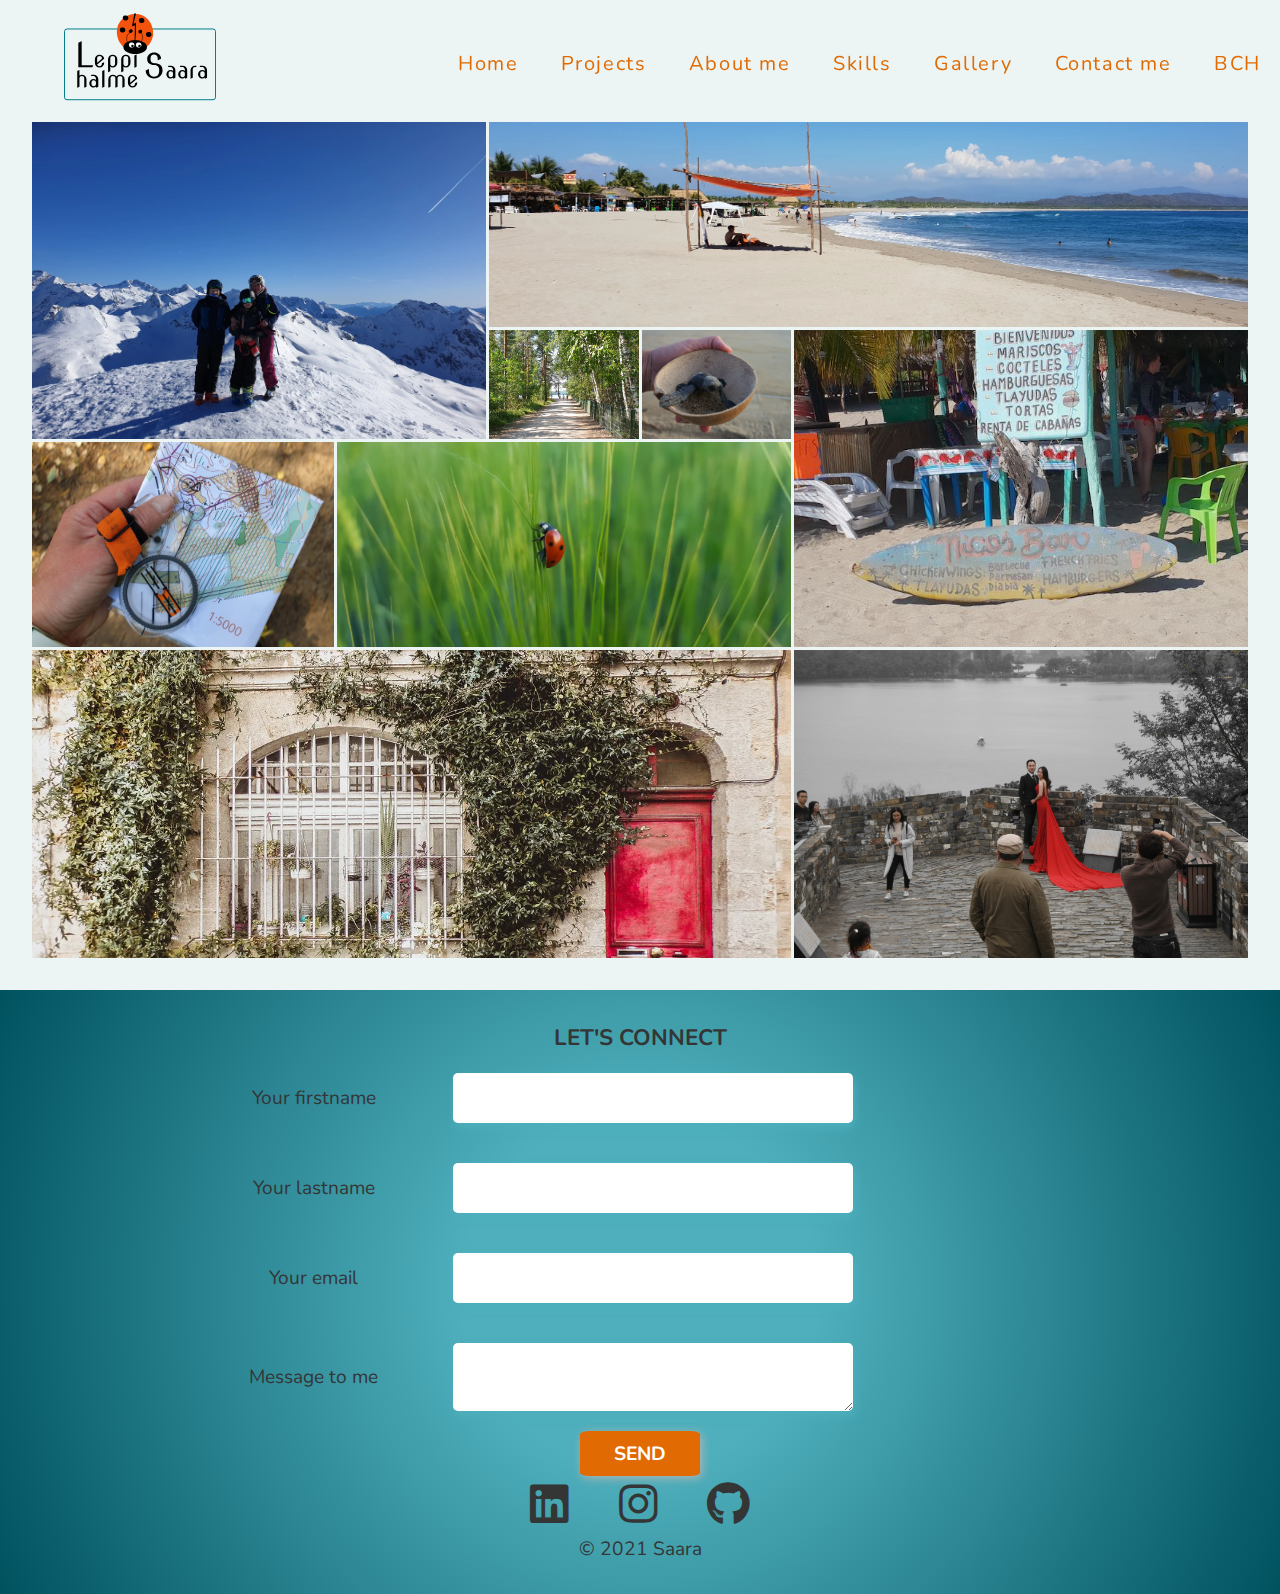
==== commit 2e96ac04: "some more photo optimizing" ====
--- a/gallery.html
+++ b/gallery.html
@@ -7,10 +7,10 @@
     <meta name="viewport" content="width=device-width, initial-scale=1.0">
     <link rel="stylesheet" href="galleryStyle.css">
     <link rel="stylesheet" href="style.css">
-    <link rel="shortcut icon" href="assets/logo/favicon_io (3)/favicon.ico" type="image/x-icon" />
-    <link rel="apple-touch-icon" sizes="180x180" href="/assets/logo/favicon_io (3)/apple-touch-icon.png">
-    <link rel="icon" type="image/png" sizes="16x16" href="./assets/logo/favicon_io (3)/favicon-16x16.png">
-    <link rel="icon" type="image/png" sizes="32x32" href="/assets/logo/favicon_io (3)/favicon-32x32.png">
+    <link rel="shortcut icon" href="assets/favicon_io/favicon.ico" type="image/x-icon" />
+    <link rel="apple-touch-icon" sizes="180x180" href="/assets/favicon_io/apple-touch-icon.png">
+    <link rel="icon" type="image/png" sizes="16x16" href="./assets/favicon_io/favicon-16x16.png">
+    <link rel="icon" type="image/png" sizes="32x32" href="/assets/favicon_io/favicon-32x32.png">
     <link rel="manifest" href="/site.webmanifest">
 
     <link rel="stylesheet" href="https://cdnjs.cloudflare.com/ajax/libs/font-awesome/5.15.4/css/all.min.css">
@@ -64,7 +64,7 @@
                     <img src="./picturesPortfolio/20200919_113226.jpg" alt="Picture 4">
                 </figure>
                 <figure class="gallery-item_5">
-                    <img src="./picturesPortfolio/20190104_110527.jpg" alt="Picture 5">
+                    <img src="./picturesPortfolio/20190104_110527.jpeg" alt="Picture 5">
                 </figure>
                 <figure class="gallery-item_6">
                     <img src="./picturesPortfolio/563939774_29194aed_415136.jpg" alt="Picture 6">
@@ -76,20 +76,14 @@
                     <img src="./picturesPortfolio/DSC_3104.JPG" alt="Picture 8">
                 </figure>
                 <figure class="gallery-item_9">
-                    <img src="./picturesPortfolio/pexels-niki-nagy-1694429.jpg" alt="Picture 9">
+                    <img src="./picturesPortfolio/pexels-niki-nagy-1694429.webp" alt="Picture 9">
                 </figure>
-
-
             </div>
-
-
         </div>
     </main>
 
     <footer id="footer">
-
         <div class="container">
-
             <h3>LET'S CONNECT</h3>
             <form id="contact-form">
                 <div class="form-group">
@@ -122,18 +116,14 @@
             </form>
 
         </div>
-
         <p>
             © 2021 Saara
         </p>
-        </div>
-
     </footer>
     <div class="back-top-wrap">
         <a href="#top" class="back-to-top"><i class="fas fa-chevron-up"></i></a>
     </div>
     <script type="text/javascript" src="portfolio.js"></script>
-    </script>
 </body>
 
 </html>--- a/style.css
+++ b/style.css
@@ -42,30 +42,30 @@
 .container {
   margin: 0 auto;
 }
-h2{
+h2 {
   font-size: 5em;
 }
-h3{
+h3 {
   font-size: 1.4em;
   text-transform: uppercase;
 }
-h4{
+h4 {
   font-size: 1.4em;
 }
-p{
+p {
   font-size: 1.2em;
 }
-label{
+label {
   font-size: 1.2em;
 }
 /* == == HEADER area == == */
 
 .main-header {
-  background: url(picturesPortfolio/aaron-burden-Bpe_qXKhI0w-unsplash.jpg)
+  background: url(picturesPortfolio/aaron-burden-Bpe_qXKhI0w-t_unsplash.webp)
       no-repeat fixed center center/cover,
-    url(picturesPortfolio/j-lee-OhWlmCiPhP4-unsplash.jpg) no-repeat fixed center
-      center/cover;
-/*  height: 95vh;*/
+    url(picturesPortfolio/j-lee-OhWlmCiPhP4-unsplash.webp) no-repeat fixed
+      center center/cover;
+  /*  height: 95vh;*/
   background-blend-mode: color-burn;
 }
 
@@ -96,7 +96,6 @@
 .main-header .container {
   position: relative;
   padding: 1rem;
-  /*width: 100%;*/
   display: flex;
   flex-wrap: wrap;
   justify-content: space-between;
@@ -124,20 +123,11 @@
   display: none;
   transition: all 0.2s ease-in;
 }
-.navbar-close i {
-  position: absolute;
-  top: 1.5rem;
-  right: 1rem;
-  cursor: pointer;
-  color: var(--secondary);
-  font-size: 20px;
-  display: none;
-  transition: all 0.2 ease-in;
-}
+
 .active {
   display: block;
 }
-  /* -- tällä navigaation liitää omaksi blokiksi -- */
+/* -- tällä navigaation liitää omaksi blokiksi -- */
 li {
   display: inline-block;
   padding: 0 1.2rem;
@@ -149,9 +139,6 @@
 .logo {
   padding: 0em 0em 0.5em 4em;
 }
-
-
-
 
 /* == == HERO_BANNER area == == */
 .hero-banner {
@@ -168,8 +155,8 @@
   left: 1em;
   color: var(--a1--complimentary);
 }
-.second{
-  overflow: hidden; 
+.second {
+  overflow: hidden;
   border-right: 0.1em solid transparent;
   line-height: 1em;
   border-radius: 0.1px;
@@ -179,13 +166,12 @@
   width: 0;
 }
 @keyframes typing {
-  from{
+  from {
     width: 0;
   }
-  to{
-    width:100%;
-  }
-
+  to {
+    width: 100%;
+  }
 }
 @keyframes blink {
   from,
@@ -193,7 +179,7 @@
     border-color: transparent;
   }
   50% {
-    border-color:var(--secondary);
+    border-color: var(--secondary);
   }
 }
 /* ===  BACK TO TOP BUTTON === */
@@ -311,12 +297,11 @@
 #abt-me img {
   float: right;
   margin: 2rem;
-  
+
   height: 10rem;
   position: relative;
   border-radius: 5px;
   box-shadow: 0 0 10px var(--lt-secondary);
- 
 }
 #abt-me h3 {
   color: var(--black);
@@ -513,12 +498,12 @@
 @media (max-width: 899px) {
   .main-nav {
     flex-direction: column;
-    /*align-items: flex-start;*/
   }
   .logo {
     padding-top: 0.6em;
     padding-bottom: 0;
-  } .logo-svg {
+  }
+  .logo-svg {
     height: 5rem;
   }
   ul {
@@ -538,16 +523,12 @@
   }
   .hero-banner h2 {
     font-size: 3.8em;
-    font-weight:600;
+    font-weight: 600;
     position: relative;
     top: 30%;
     left: 1em;
     color: var(--a1--complimentary);
   }
-  /*.hero-banner h2 {
-    top: 150px;
-    font-size: 3rem;
-  }*/
   .box {
     padding: 1rem;
     margin: 1rem;
@@ -558,16 +539,16 @@
   }
   .social-media {
     width: 30vw;
+  }
 }
 @media (max-width: 576px) {
-  h3{
+  h3 {
     font-size: 1.3em;
-    
-  }
-  h4{
+  }
+  h4 {
     font-size: 1.25em;
   }
-  p{
+  p {
     font-size: 1.1em;
   }
   .navigator {
@@ -598,14 +579,13 @@
   ul li {
     text-align: center;
     padding: 1rem 0rem;
-
     border-bottom: solid 1px var(--dk-white);
   }
 
   li a {
     font-size: 1.2rem;
   }
-  li:hover{
+  li:hover {
     font-weight: bolder;
   }
 
@@ -673,3 +653,4 @@
   .social-media {
     width: 40vw;
   }
+}
